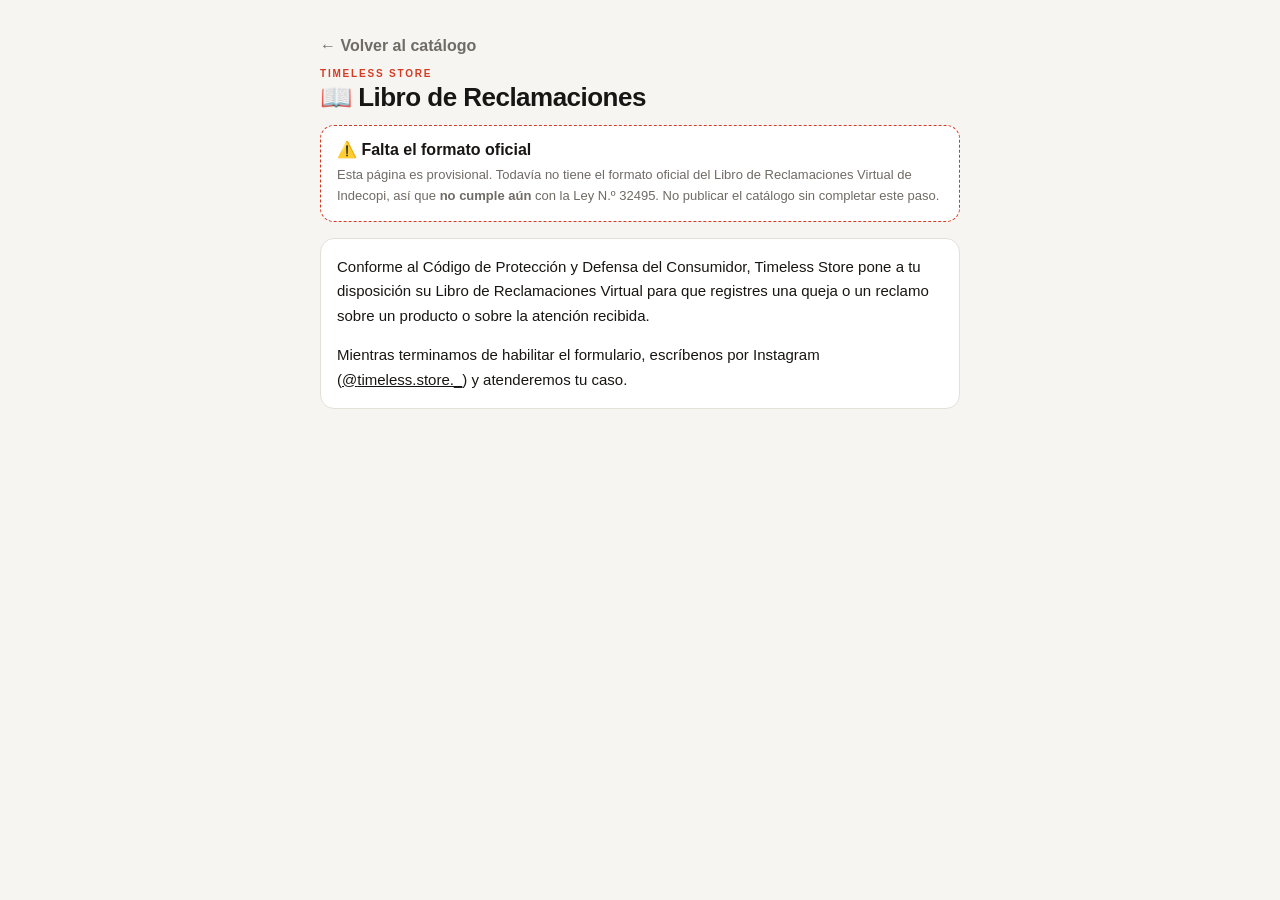
==== reclamaciones.html @ 542501c1 "Envíos con cotizador por distrito, materiales, variantes Spider e Iced, orden nuevo, franja de campa" ====
<!DOCTYPE html>
<html lang="es">
<head>
<meta charset="UTF-8">
<meta name="viewport" content="width=device-width, initial-scale=1.0, viewport-fit=cover">
<!-- TODO: quitar esta línea el día que el catálogo se anuncie al público. Mientras está en pruebas, le pide a Google que no lo muestre en las búsquedas. -->
<meta name="robots" content="noindex, nofollow">
<title>Libro de Reclamaciones — Timeless Store</title>
<meta name="theme-color" content="#141414" media="(prefers-color-scheme: dark)">
<meta name="theme-color" content="#f7f5f1" media="(prefers-color-scheme: light)">
<link rel="apple-touch-icon" href="apple-touch-icon.png">
<link rel="icon" type="image/png" href="favicon.png">
<link rel="stylesheet" href="style.css">
</head>
<body>

<div class="wrap">
  <div class="pagina">
    <a class="volver" href="./">← Volver al catálogo</a>
    <div class="eyebrow">Timeless Store</div>
    <h1>📖 Libro de Reclamaciones</h1>

    <!-- TODO(Alberto): PÁGINA PROVISIONAL. Falta el formato oficial de Indecopi
         ("Tu Libro de Reclamaciones": https://consumidor.gob.pe/libro-de-reclamaciones/).
         Cuando lo tengas, aquí va el enlace o el formulario oficial y se borra el aviso. -->
    <div class="setup-card" style="margin:0 0 16px">
      <div class="setup-title">⚠️ Falta el formato oficial</div>
      <div class="setup-body">
        Esta página es provisional. Todavía no tiene el formato oficial del Libro de
        Reclamaciones Virtual de Indecopi, así que <b>no cumple aún</b> con la Ley N.º 32495.
        No publicar el catálogo sin completar este paso.
      </div>
    </div>

    <div class="card">
      <p>Conforme al Código de Protección y Defensa del Consumidor, Timeless Store pone a tu
      disposición su Libro de Reclamaciones Virtual para que registres una queja o un reclamo
      sobre un producto o sobre la atención recibida.</p>
      <p style="margin:0">Mientras terminamos de habilitar el formulario, escríbenos por Instagram
      (<a id="igLink" href="#" target="_blank" rel="noopener">@<span id="igUser"></span></a>)
      y atenderemos tu caso.</p>
    </div>
  </div>
</div>

<script src="config.js"></script>
<script>
  // El usuario de Instagram sale de config.js: es el único lugar donde se escribe.
  (function () {
    var u = (typeof CATALOGO_CONFIG !== 'undefined' && CATALOGO_CONFIG.INSTAGRAM_USUARIO) || '';
    document.getElementById('igUser').textContent = u;
    document.getElementById('igLink').href = 'https://www.instagram.com/' + encodeURIComponent(u) + '/';
  })();
</script>
</body>
</html>
---- style.css ----
/* Misma paleta que el dashboard (tema "Negro"). */
:root{
  --bg:#141414;
  --card:#1c1c1c;
  --line:#2c2c2c;
  --bone:#f2f0ea;
  --muted:#8a8680;
  --accent:#e8442c;
  --accent-dim:#5c2016;
  --chip:#111111;
  --ok:#4ade80;
  --bad:#fb7185;
  --warn:#facc15;
  --sombra:rgba(0,0,0,.6);
  color-scheme:dark;
}
/* Tema claro: el "Blanco" del dashboard. Aquí no hay selector de color porque
   la página es para clientes: sigue lo que tenga puesto su celular. */
@media (prefers-color-scheme: light){
  :root{
    --bg:#f7f5f1;
    --card:#ffffff;
    --line:#e3e0d8;
    --bone:#181614;
    --muted:#6f6b65;
    --accent:#d63a23;
    --accent-dim:#fbdad4;
    --chip:#efece6;
    --ok:#15803d;
    --bad:#be123c;
    --warn:#a16207;
    --sombra:rgba(0,0,0,.35);
    color-scheme:light;
  }
}
*{box-sizing:border-box;}
html{
  /* Evita que Safari/iOS agrande el texto por su cuenta. */
  -webkit-text-size-adjust:100%;
  text-size-adjust:100%;
  scroll-behavior:smooth;
}
body{
  margin:0;
  background:var(--bg);
  color:var(--bone);
  font-family:-apple-system,BlinkMacSystemFont,"Segoe UI",Roboto,sans-serif;
  min-height:100vh;
}
/* Con una ficha o el carrito abiertos, el fondo no debe moverse al deslizar. */
body.sin-scroll{overflow:hidden;}
a{color:inherit;}
button{font-family:inherit;}
.mono{font-family:"SFMono-Regular",Consolas,"Liberation Mono",Menlo,monospace;}
.wrap{
  max-width:1080px;
  margin:0 auto;
  padding:0 16px calc(env(safe-area-inset-bottom, 0px) + 30px);
}

/* ---------- Cabecera fija: marca, carrito y atajos de categoría ---------- */
.top{
  position:sticky;
  top:0;
  z-index:20;
  background:var(--bg);
  border-bottom:1px dashed var(--line);
  padding-top:env(safe-area-inset-top, 0px);
}
.top-in{
  max-width:1080px;
  margin:0 auto;
  padding:14px 16px 10px;
  display:flex;
  justify-content:space-between;
  align-items:center;
  gap:12px;
}
.marca{text-decoration:none;min-width:0;}
.eyebrow{
  font-size:10px;
  letter-spacing:.18em;
  text-transform:uppercase;
  color:var(--accent);
  font-weight:700;
  margin-bottom:3px;
}
.marca-nombre{
  font-size:22px;
  font-weight:800;
  letter-spacing:-0.02em;
}
.carrito-btn{
  flex-shrink:0;
  display:flex;
  align-items:center;
  gap:8px;
  /* 44px: tamaño mínimo cómodo para tocar con el dedo. */
  min-height:44px;
  padding:0 14px;
  background:var(--chip);
  border:1px solid var(--line);
  border-radius:12px;
  font-size:14px;
  font-weight:700;
  text-decoration:none;
}
.carrito-num{
  min-width:24px;
  padding:2px 6px;
  border-radius:999px;
  background:var(--line);
  color:var(--muted);
  font-size:12px;
  text-align:center;
}
.carrito-num.con{background:var(--accent);color:#fff;}
.cats{
  max-width:1080px;
  margin:0 auto;
  padding:0 16px 10px;
  display:flex;
  gap:8px;
  overflow-x:auto;
  scrollbar-width:none;
}
.cats::-webkit-scrollbar{display:none;}
.cats:empty{display:none;}
.cats a{
  flex-shrink:0;
  padding:8px 14px;
  border:1px solid var(--line);
  border-radius:999px;
  background:var(--card);
  font-size:13px;
  font-weight:600;
  text-decoration:none;
  color:var(--muted);
}
.cats a:hover,.cats a:active{color:var(--bone);border-color:var(--muted);}

/* ---------- Aviso de modo prueba ---------- */
.setup-card{
  margin-top:16px;
  background:var(--card);
  border:1px dashed var(--accent);
  border-radius:14px;
  padding:14px 16px;
}
.setup-title{font-weight:800;margin-bottom:6px;}
.setup-body{font-size:13px;color:var(--muted);line-height:1.6;}
.setup-body ul{margin:0;padding-left:18px;}

.estado{
  padding:60px 0;
  text-align:center;
  color:var(--muted);
  font-size:14px;
  line-height:1.6;
}

/* ---------- Grilla por categoría ---------- */
.cat{
  padding-top:26px;
  /* Para que al saltar a una categoría el título no quede tapado por la cabecera fija. */
  scroll-margin-top:118px;
}
.cat-titulo{
  display:flex;
  align-items:baseline;
  gap:10px;
  margin:0 0 12px;
  font-size:20px;
  font-weight:800;
  letter-spacing:-0.01em;
}
.cat-cuenta{font-size:12px;color:var(--muted);font-weight:600;}
.grilla{
  display:grid;
  /* Celular primero: 2 columnas. Se abre a 3 y 4 en pantallas más anchas. */
  grid-template-columns:repeat(2, minmax(0, 1fr));
  gap:12px;
}
@media (min-width:640px){ .grilla{grid-template-columns:repeat(3, minmax(0, 1fr));gap:16px;} }
@media (min-width:920px){ .grilla{grid-template-columns:repeat(4, minmax(0, 1fr));} }

.prod{
  display:flex;
  flex-direction:column;
  background:var(--card);
  border:1px solid var(--line);
  border-radius:14px;
  overflow:hidden;
  text-decoration:none;
}
.prod:hover{border-color:var(--muted);}
.prod:focus-visible,.cats a:focus-visible,.carrito-btn:focus-visible,.btn:focus-visible,.sheet-close:focus-visible{
  outline:2px solid var(--accent);
  outline-offset:2px;
}
.prod-foto{
  position:relative;
  aspect-ratio:1/1;
  background:var(--chip);
}
.prod-foto img{
  width:100%;
  height:100%;
  object-fit:cover;
  display:block;
}
.prod.agotado .prod-foto img{opacity:.45;filter:grayscale(1);}
.tags{
  position:absolute;
  top:8px;
  left:8px;
  right:8px;
  display:flex;
  flex-wrap:wrap;
  gap:4px;
}
.tag-nuevo{background:var(--bone);color:var(--bg);}
.envio-gratis{
  font-size:11px;
  font-weight:800;
  letter-spacing:.06em;
  text-transform:uppercase;
  color:var(--ok);
}
.envio-gratis-caja{
  margin-top:8px;
  padding:10px 12px;
  border:1px solid var(--ok);
  border-radius:10px;
  font-size:12px;
}
.tag{
  padding:4px 8px;
  border-radius:6px;
  font-size:10px;
  font-weight:800;
  letter-spacing:.1em;
  text-transform:uppercase;
}
.tag-oferta{background:var(--accent);color:#fff;}
.tag-agotado{background:#111;color:#f2f0ea;border:1px solid #555;}
.prod-info{padding:10px 12px 12px;display:flex;flex-direction:column;gap:4px;flex:1;}
.prod-nombre{font-size:14px;font-weight:700;line-height:1.3;}
.prod.agotado .prod-nombre{color:var(--muted);}
.precios{display:flex;align-items:baseline;gap:8px;flex-wrap:wrap;}
.precio{font-size:15px;font-weight:800;}
.precio-antes{font-size:13px;color:var(--muted);text-decoration:line-through;}
.precio-oferta{font-size:15px;font-weight:800;color:var(--accent);}
.cuenta{font-size:11px;color:var(--muted);}
.cuenta b{color:var(--bone);font-weight:700;}
.agotado-txt{font-size:12px;color:var(--muted);font-weight:700;text-transform:uppercase;letter-spacing:.08em;}

.frase-talla{
  margin:14px 0 0;
  padding:12px 14px;
  border:1px dashed var(--line);
  border-radius:12px;
  font-size:13px;
  color:var(--muted);
  line-height:1.5;
  text-align:center;
}

/* ---------- Inicio (hero) ---------- */
.hero{
  margin-top:18px;
  padding:26px 20px 22px;
  border:1px solid var(--line);
  border-radius:20px;
  /* Un resplandor del color de acento sobre el fondo, sin imágenes pesadas. */
  background:
    radial-gradient(120% 140% at 0% 0%, var(--accent-dim) 0%, transparent 55%),
    var(--card);
}
.hero-eyebrow{
  font-size:11px;
  letter-spacing:.18em;
  text-transform:uppercase;
  color:var(--accent);
  font-weight:800;
}
.hero h1{
  margin:10px 0 8px;
  font-size:clamp(28px, 7vw, 44px);
  line-height:1.08;
  font-weight:800;
  letter-spacing:-0.025em;
  max-width:16em;
}
.hero p{margin:0;font-size:15px;line-height:1.6;color:var(--muted);max-width:34em;}
.hero-cta{display:flex;flex-wrap:wrap;gap:10px;margin-top:18px;}
.hero-cta .btn{width:auto;flex:1 1 150px;margin-top:0;}
@media (min-width:640px){ .hero-cta .btn{flex:0 0 auto;min-width:180px;} }
.hero-chips{
  list-style:none;
  margin:18px 0 0;
  padding:0;
  display:flex;
  flex-wrap:wrap;
  gap:8px;
}
.hero-chips li{
  padding:7px 12px;
  border:1px solid var(--line);
  border-radius:999px;
  background:var(--bg);
  font-size:12px;
  font-weight:600;
  color:var(--muted);
}

/* ---------- Más vendidos, líneas y variantes ---------- */
.fila{
  display:flex;
  gap:12px;
  overflow-x:auto;
  scroll-snap-type:x proximity;
  padding-bottom:8px;
  scrollbar-width:thin;
}
.fila .prod{flex:0 0 160px;scroll-snap-align:start;}
@media (min-width:640px){ .fila .prod{flex-basis:200px;} }
.sub-titulo{
  margin:20px 0 4px;
  font-size:12px;
  letter-spacing:.14em;
  text-transform:uppercase;
  color:var(--accent);
  font-weight:800;
}
.sub-desc{margin:0 0 12px;font-size:13px;line-height:1.5;color:var(--muted);}
.variantes-txt{font-size:12px;color:var(--muted);}
.variantes{margin-top:12px;}
.variantes-titulo{
  font-size:10px;
  text-transform:uppercase;
  letter-spacing:.12em;
  color:var(--muted);
  font-weight:700;
  margin-bottom:8px;
}
.chips{display:flex;flex-wrap:wrap;gap:8px;}
.chip{
  min-height:44px;
  padding:0 16px;
  border-radius:999px;
  border:1px solid var(--line);
  background:var(--card);
  color:var(--bone);
  font-size:14px;
  font-weight:700;
  cursor:pointer;
}
.chip.activo{border-color:var(--accent);box-shadow:0 0 0 1px var(--accent);}
.chip.agotado{color:var(--muted);}
.chip:focus-visible,.opcion:focus-within{outline:2px solid var(--accent);outline-offset:2px;}
.promo-caja{
  margin-top:12px;
  padding:10px 12px;
  border:1px dashed var(--accent);
  border-radius:10px;
  font-size:13px;
  line-height:1.6;
}
.galeria-pista video{
  flex:0 0 100%;
  width:100%;
  aspect-ratio:1/1;
  object-fit:contain;
  background:#000;
  scroll-snap-align:center;
  display:block;
}

/* ---------- Carrito: promos y envío ---------- */
.fila-total{display:flex;justify-content:space-between;padding-top:8px;font-size:14px;}
.promo-linea{
  display:flex;
  justify-content:space-between;
  gap:12px;
  padding-top:6px;
  font-size:13px;
  font-weight:700;
  color:var(--ok);
}
.envio-bloque{margin-top:18px;}
.opcion{
  display:flex;
  gap:12px;
  align-items:flex-start;
  margin-top:8px;
  padding:12px;
  border:1px solid var(--line);
  border-radius:12px;
  background:var(--card);
  cursor:pointer;
}
.opcion.sel{border-color:var(--accent);}
.opcion input{margin:3px 0 0;accent-color:var(--accent);width:18px;height:18px;flex-shrink:0;}
.opcion-cuerpo{display:flex;flex-direction:column;gap:4px;flex:1;min-width:0;}
.opcion-fila{display:flex;justify-content:space-between;gap:12px;}
.opcion-nombre{font-size:14px;font-weight:700;}
.opcion-precio{font-size:13px;font-weight:800;text-align:right;max-width:55%;}
.opcion-nota{font-size:12px;line-height:1.5;color:var(--muted);}
.resumen-total{margin-top:6px;border-top:1px dashed var(--line);}

/* ---------- Envíos y pagos ---------- */
.envios{display:grid;grid-template-columns:1fr;gap:12px;align-items:start;}
@media (min-width:760px){ .envios{grid-template-columns:repeat(2, minmax(0, 1fr));} }
.envio-card{
  background:var(--card);
  border:1px solid var(--line);
  border-radius:14px;
  padding:14px 16px;
}
.envio-titulo{font-size:15px;font-weight:800;}
.envio-pago{
  margin-top:4px;
  font-size:11px;
  font-weight:800;
  letter-spacing:.06em;
  text-transform:uppercase;
  color:var(--accent);
}
.envio-card p{margin:8px 0 0;font-size:13px;line-height:1.55;color:var(--muted);}
.aviso-titulo{margin:16px 0 -4px;font-size:14px;font-weight:700;text-align:center;}
.envio-card .campo{margin-top:12px;}
.envios-notas{margin:14px 0 0;padding-left:18px;font-size:13px;line-height:1.6;color:var(--muted);}
.hero-chips a{color:inherit;text-decoration:none;}
.hero-chips li:has(a){border-color:var(--muted);color:var(--bone);}
.hero-chips li:has(a):hover{border-color:var(--accent);}

/* ---------- Etiquetas: Línea Premium, acero, colección ---------- */
.etqs{position:relative;display:flex;flex-wrap:wrap;gap:4px;margin-bottom:2px;}
.sheet .etqs{margin:-4px 0 10px;}
.etq{
  font-size:9.5px;
  font-weight:800;
  letter-spacing:.08em;
  text-transform:uppercase;
  color:var(--muted);
  border:1px solid var(--line);
  border-radius:6px;
  padding:2px 6px;
}
.etq-linea{color:var(--accent);border-color:var(--accent);}
.etq-col{color:var(--bone);}
/* La descripción de la línea aparece al pasar el cursor (en PC). */
.etq[data-tip]:hover::after{
  content:attr(data-tip);
  position:absolute;
  left:0;
  bottom:calc(100% + 6px);
  right:0;max-width:260px;
  padding:8px 10px;
  border-radius:8px;
  background:var(--bone);
  color:var(--bg);
  font-size:12px;
  font-weight:600;
  letter-spacing:0;
  text-transform:none;
  line-height:1.4;
  z-index:5;
  box-shadow:0 6px 20px var(--sombra);
}
.linea-desc{margin:0 0 4px;font-size:13px;line-height:1.5;color:var(--muted);}
.linea-desc b{color:var(--accent);}

/* ---------- Botón "?" con explicación ---------- */
.info{position:relative;display:inline-block;vertical-align:middle;}
.info-btn{
  width:20px;height:20px;
  border-radius:50%;
  border:1px solid var(--muted);
  background:transparent;
  color:var(--bone);
  font-size:11px;
  font-weight:800;
  line-height:1;
  padding:0;
  cursor:pointer;
  margin-left:4px;
}
.info-pop{
  display:none;
  position:absolute;
  left:-10px;
  top:calc(100% + 6px);
  width:min(290px, 80vw);
  padding:10px 12px;
  border-radius:10px;
  background:var(--card);
  border:1px solid var(--muted);
  color:var(--bone);
  font-size:12.5px;
  font-weight:500;
  letter-spacing:0;
  text-transform:none;
  line-height:1.5;
  z-index:10;
  box-shadow:0 8px 24px var(--sombra);
}
.info-pop p{margin:6px 0 0;}
.info-pop img{display:block;width:100%;border-radius:8px;margin:8px 0;}
.info:hover .info-pop,.info.abierto .info-pop{display:block;}
.guia-talla{
  margin-top:14px;
  padding:12px 14px;
  border:1px dashed var(--line);
  border-radius:12px;
  font-size:13px;
  line-height:1.55;
  color:var(--muted);
}
.guia-titulo{font-weight:800;color:var(--bone);}
.guia-talla p{margin:6px 0 0;}

/* ---------- Carrito: detalle del envío ---------- */
.envio-detalle{
  margin:-2px 0 4px;
  padding:12px;
  border:1px solid var(--accent);
  border-top:0;
  border-radius:0 0 12px 12px;
  background:var(--chip);
}
.opcion.sel:has(+ .envio-detalle){border-radius:12px 12px 0 0;}
.campo{display:flex;flex-direction:column;gap:5px;margin-top:10px;font-size:12px;font-weight:700;color:var(--muted);}
.campo:first-child{margin-top:0;}
.campo input{
  min-height:44px;
  padding:0 12px;
  border-radius:10px;
  border:1px solid var(--line);
  background:var(--card);
  color:var(--bone);
  font-size:16px;   /* 16px: así el iPhone no hace zoom al escribir */
  font-family:inherit;
  width:100%;
}
.campo input:focus{outline:2px solid var(--accent);outline-offset:1px;}
.datos-form{margin-top:14px;}
label.chip{display:inline-flex;align-items:center;}
label.chip input{position:absolute;opacity:0;pointer-events:none;}
label.chip:focus-within{outline:2px solid var(--accent);outline-offset:2px;}
.envio-detalle .chips{margin-top:2px;}
.envio-detalle .chip{min-height:40px;font-size:13px;padding:0 14px;}
.cotiz{
  margin-top:10px;
  padding:10px 12px;
  border-radius:10px;
  background:var(--card);
  border:1px solid var(--line);
  font-size:13px;
}
.cotiz-fila{display:flex;justify-content:space-between;gap:10px;}
.cotiz-fila b{text-align:right;}
.cotiz-nota{margin-top:4px;font-size:12px;line-height:1.5;color:var(--muted);}
.cotiz-ok{color:var(--ok);}
.cotiz-no{color:var(--warn);border-color:var(--warn);line-height:1.5;}
.recomendado{
  margin-top:10px;
  padding:10px 12px;
  border-radius:10px;
  border:1px dashed var(--ok);
  font-size:12.5px;
  line-height:1.5;
  display:flex;
  flex-direction:column;
  gap:2px;
}
.recomendado b{color:var(--ok);}
.recomendado .btn-link{align-self:flex-start;margin:4px 0 0;padding:0;min-height:32px;color:var(--bone);}
.yape{
  margin-top:14px;
  padding:12px;
  border-radius:12px;
  background:#742284;
  color:#fff;
  font-size:13px;
  line-height:1.5;
}
.yape-monto{font-size:17px;font-weight:800;}
.yape .nota-chica{color:rgba(255,255,255,.8);}

/* ---------- Franja animada de campañas ---------- */
.franja{
  overflow:hidden;
  background:var(--accent);
  color:#fff;
  font-size:13px;
  font-weight:800;
  letter-spacing:.08em;
  text-transform:uppercase;
  white-space:nowrap;
  padding:8px 0;
}
.franja-pista{display:flex;width:max-content;animation:franja 35s linear infinite;}
.franja-mitad{display:flex;}
.franja-mitad span{padding:0 14px;}
.franja-sep{opacity:.7;}
/* Se mueve hacia la derecha. */
@keyframes franja{from{transform:translateX(-50%);}to{transform:translateX(0);}}
@media (prefers-reduced-motion: reduce){ .franja-pista{animation:none;} }

/* ---------- Pie ---------- */
.pie{
  margin-top:40px;
  padding-top:20px;
  border-top:1px dashed var(--line);
  font-size:13px;
  color:var(--muted);
  line-height:1.6;
  text-align:center;
}
.pie-links{
  margin:14px 0;
  display:flex;
  justify-content:center;
  flex-wrap:wrap;
  gap:10px;
}
.pie-links a{
  display:inline-flex;
  align-items:center;
  min-height:44px;
  padding:0 16px;
  border:1px solid var(--line);
  border-radius:12px;
  background:var(--card);
  color:var(--bone);
  font-weight:700;
  text-decoration:none;
}
.pie-copy{font-size:11px;}

/* ---------- Hojas (ficha y carrito) ---------- */
.overlay{
  position:fixed;
  inset:0;
  z-index:50;
  background:var(--sombra);
  display:flex;
  /* En celular la hoja sube desde abajo; en escritorio queda centrada. */
  align-items:flex-end;
  justify-content:center;
}
.overlay[hidden]{display:none;}
.sheet{
  position:relative;
  width:100%;
  max-width:560px;
  max-height:92vh;
  max-height:92dvh;
  overflow-y:auto;
  overscroll-behavior:contain;
  background:var(--bg);
  border:1px solid var(--line);
  border-bottom:none;
  border-radius:18px 18px 0 0;
  padding-bottom:calc(env(safe-area-inset-bottom, 0px) + 18px);
}
@media (min-width:640px){
  .overlay{align-items:center;padding:24px;}
  .sheet{border-bottom:1px solid var(--line);border-radius:18px;}
}
.sheet-close{
  position:sticky;
  top:10px;
  float:right;
  margin:10px 10px -54px 0;
  z-index:3;
  width:44px;
  height:44px;
  border-radius:50%;
  border:1px solid var(--line);
  background:var(--chip);
  color:var(--bone);
  font-size:16px;
  cursor:pointer;
}
.sheet-pad{padding:16px 18px 0;}
.sheet h2{margin:0 0 12px;min-height:38px;display:flex;align-items:center;font-size:22px;font-weight:800;letter-spacing:-0.01em;padding-right:50px;}

/* Galería de fotos: se desliza con el dedo; en escritorio hay flechas. */
.galeria{position:relative;background:var(--chip);border-radius:17px 17px 0 0;overflow:hidden;}
.galeria-pista{
  display:flex;
  overflow-x:auto;
  scroll-snap-type:x mandatory;
  scrollbar-width:none;
}
.galeria-pista::-webkit-scrollbar{display:none;}
.galeria-pista img{
  flex:0 0 100%;
  width:100%;
  aspect-ratio:1/1;
  object-fit:cover;
  scroll-snap-align:center;
  display:block;
}
.galeria-nav{
  position:absolute;
  top:50%;
  transform:translateY(-50%);
  width:40px;
  height:40px;
  border-radius:50%;
  border:none;
  background:rgba(0,0,0,.55);
  color:#fff;
  font-size:20px;
  cursor:pointer;
}
.galeria-prev{left:10px;}
.galeria-next{right:10px;}
.galeria-cuenta{
  position:absolute;
  bottom:10px;
  right:10px;
  padding:3px 9px;
  border-radius:999px;
  background:rgba(0,0,0,.6);
  color:#fff;
  font-size:11px;
}
.ficha-precios .precio,.ficha-precios .precio-oferta{font-size:24px;}
.ficha-precios .precio-antes{font-size:16px;}
.ficha-cuenta{
  margin-top:8px;
  display:inline-block;
  padding:6px 10px;
  border-radius:8px;
  background:var(--accent-dim);
  color:var(--bone);
  font-size:12px;
  font-weight:600;
}
.ficha-cuenta.cuenta b{color:inherit;}
.datos{margin:16px 0 0;border-top:1px dashed var(--line);}
.dato{padding:11px 0;border-bottom:1px dashed var(--line);}
.dato dt{
  font-size:10px;
  text-transform:uppercase;
  letter-spacing:.12em;
  color:var(--muted);
  font-weight:700;
  margin-bottom:3px;
}
.dato dd{margin:0;font-size:14px;line-height:1.5;}

.btn{
  display:flex;
  align-items:center;
  justify-content:center;
  gap:8px;
  width:100%;
  min-height:50px;
  margin-top:14px;
  padding:0 16px;
  border-radius:12px;
  border:1px solid var(--line);
  background:var(--card);
  color:var(--bone);
  font-size:15px;
  font-weight:800;
  text-decoration:none;
  cursor:pointer;
}
.btn-primario{background:var(--accent);border-color:var(--accent);color:#fff;}
.btn-wa{background:#128c4a;border-color:#128c4a;color:#fff;}
.btn[disabled]{background:var(--chip);border-color:var(--line);color:var(--muted);cursor:not-allowed;}
.btn-link{
  background:none;
  border:none;
  color:var(--muted);
  font-size:13px;
  font-weight:600;
  text-decoration:underline;
  cursor:pointer;
  padding:10px 0;
  min-height:44px;
}
.en-carrito{margin-top:10px;font-size:13px;color:var(--muted);text-align:center;}
.en-carrito a{color:var(--bone);font-weight:700;}

/* ---------- Carrito ---------- */
.linea{
  display:grid;
  grid-template-columns:56px 1fr auto;
  gap:12px;
  align-items:center;
  padding:12px 0;
  border-bottom:1px dashed var(--line);
}
.linea img{width:56px;height:56px;border-radius:10px;object-fit:cover;background:var(--chip);display:block;}
.linea-nombre{font-size:14px;font-weight:700;line-height:1.3;}
.linea-sub{font-size:12px;color:var(--muted);margin-top:2px;}
.linea.fuera .linea-nombre{color:var(--muted);text-decoration:line-through;}
.linea.fuera img{opacity:.4;filter:grayscale(1);}
.linea-der{text-align:right;}
.linea-total{font-size:14px;font-weight:800;margin-bottom:6px;}
.cant{display:inline-flex;align-items:center;border:1px solid var(--line);border-radius:10px;overflow:hidden;}
.cant button{
  width:36px;
  height:36px;
  border:none;
  background:var(--chip);
  color:var(--bone);
  font-size:18px;
  cursor:pointer;
}
.cant span{min-width:28px;text-align:center;font-size:14px;font-weight:700;}
.total{
  display:flex;
  justify-content:space-between;
  align-items:baseline;
  padding:16px 0 4px;
  font-size:15px;
  font-weight:700;
}
.total b{font-size:24px;font-weight:800;}
.nota-chica{font-size:12px;color:var(--muted);line-height:1.5;margin:6px 0 0;}
.pregunta{font-size:18px;font-weight:800;margin:6px 0 4px;line-height:1.3;}
.pedido-texto{
  margin:12px 0 0;
  padding:12px;
  background:var(--chip);
  border:1px solid var(--line);
  border-radius:10px;
  font-size:12px;
  line-height:1.5;
  white-space:pre-wrap;
  word-break:break-word;
  color:var(--bone);
  width:100%;
  min-height:150px;
  resize:vertical;
}
.copiado{
  padding:12px 14px;
  border-radius:12px;
  border:1px solid var(--ok);
  color:var(--ok);
  font-weight:700;
  font-size:14px;
}
.copiado.fallo{border-color:var(--warn);color:var(--warn);}
.pasos{margin:12px 0 0;padding-left:20px;font-size:14px;line-height:1.7;}

/* ---------- Avisito flotante ---------- */
.toast{
  position:fixed;
  left:50%;
  bottom:calc(env(safe-area-inset-bottom, 0px) + 20px);
  transform:translate(-50%, 20px);
  z-index:80;
  max-width:calc(100vw - 32px);
  padding:11px 16px;
  border-radius:12px;
  background:var(--bone);
  color:var(--bg);
  font-size:14px;
  font-weight:700;
  opacity:0;
  pointer-events:none;
  transition:opacity .2s ease, transform .2s ease;
}
.toast.ver{opacity:1;transform:translate(-50%, 0);}

/* ---------- Página del Libro de Reclamaciones ---------- */
.pagina{max-width:640px;margin:0 auto;padding:24px 0;}
.pagina h1{font-size:26px;font-weight:800;letter-spacing:-0.02em;margin:0 0 12px;}
.pagina p{font-size:15px;line-height:1.65;margin:0 0 14px;}
.pagina .card{
  background:var(--card);
  border:1px solid var(--line);
  border-radius:14px;
  padding:16px;
  margin:0 0 16px;
}
.volver{display:inline-flex;align-items:center;min-height:44px;font-weight:700;text-decoration:none;color:var(--muted);}

@media (prefers-reduced-motion: reduce){
  html{scroll-behavior:auto;}
  .toast{transition:none;}
}
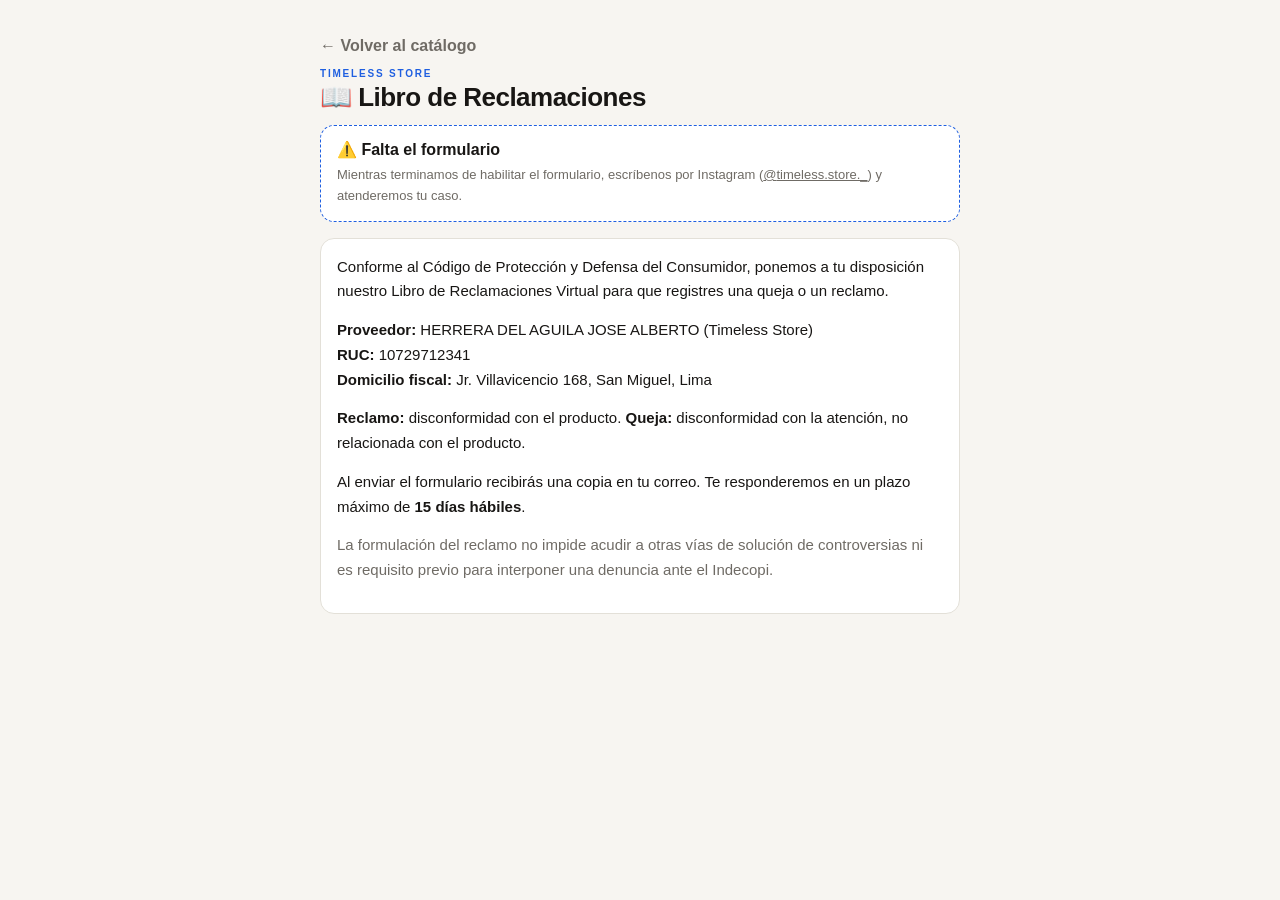
==== commit f7ad7630: "Promos con combos para elegir, Olva, preguntas frecuentes, tema azul, logo, pantalla de carga y Libr" ====
--- a/reclamaciones.html
+++ b/reclamaciones.html
@@ -20,36 +20,46 @@
     <div class="eyebrow">Timeless Store</div>
     <h1>📖 Libro de Reclamaciones</h1>
 
-    <!-- TODO(Alberto): PÁGINA PROVISIONAL. Falta el formato oficial de Indecopi
-         ("Tu Libro de Reclamaciones": https://consumidor.gob.pe/libro-de-reclamaciones/).
-         Cuando lo tengas, aquí va el enlace o el formulario oficial y se borra el aviso. -->
-    <div class="setup-card" style="margin:0 0 16px">
-      <div class="setup-title">⚠️ Falta el formato oficial</div>
+    <!-- El formulario es un Google Forms de Alberto (aparte de todo lo del dashboard).
+         Su link va en config.js -> LIBRO_RECLAMACIONES_FORM. Mientras esté vacío,
+         se muestra el aviso de "falta el formulario". -->
+    <div class="setup-card" id="avisoForm" style="margin:0 0 16px">
+      <div class="setup-title">⚠️ Falta el formulario</div>
       <div class="setup-body">
-        Esta página es provisional. Todavía no tiene el formato oficial del Libro de
-        Reclamaciones Virtual de Indecopi, así que <b>no cumple aún</b> con la Ley N.º 32495.
-        No publicar el catálogo sin completar este paso.
+        Mientras terminamos de habilitar el formulario, escríbenos por Instagram
+        (<a id="igLink" href="#" target="_blank" rel="noopener">@<span id="igUser"></span></a>)
+        y atenderemos tu caso.
       </div>
     </div>
 
     <div class="card">
-      <p>Conforme al Código de Protección y Defensa del Consumidor, Timeless Store pone a tu
-      disposición su Libro de Reclamaciones Virtual para que registres una queja o un reclamo
-      sobre un producto o sobre la atención recibida.</p>
-      <p style="margin:0">Mientras terminamos de habilitar el formulario, escríbenos por Instagram
-      (<a id="igLink" href="#" target="_blank" rel="noopener">@<span id="igUser"></span></a>)
-      y atenderemos tu caso.</p>
+      <p>Conforme al Código de Protección y Defensa del Consumidor, ponemos a tu disposición
+      nuestro Libro de Reclamaciones Virtual para que registres una queja o un reclamo.</p>
+      <p><b>Proveedor:</b> HERRERA DEL AGUILA JOSE ALBERTO (Timeless Store)<br>
+      <b>RUC:</b> 10729712341<br>
+      <b>Domicilio fiscal:</b> Jr. Villavicencio 168, San Miguel, Lima</p>
+      <p><b>Reclamo:</b> disconformidad con el producto. <b>Queja:</b> disconformidad con la atención, no relacionada con el producto.</p>
+      <p>Al enviar el formulario recibirás una copia en tu correo. Te responderemos en un plazo máximo de <b>15 días hábiles</b>.</p>
+      <a class="btn btn-primario" id="formLink" href="#" target="_blank" rel="noopener" hidden>Llenar la hoja de reclamación</a>
+      <p class="nota-chica" style="margin-top:12px">La formulación del reclamo no impide acudir a otras vías de solución de controversias ni es requisito previo para interponer una denuncia ante el Indecopi.</p>
     </div>
   </div>
 </div>
 
 <script src="config.js"></script>
 <script>
-  // El usuario de Instagram sale de config.js: es el único lugar donde se escribe.
+  // Instagram y el link del formulario salen de config.js.
   (function () {
-    var u = (typeof CATALOGO_CONFIG !== 'undefined' && CATALOGO_CONFIG.INSTAGRAM_USUARIO) || '';
+    var c = (typeof CATALOGO_CONFIG !== 'undefined') ? CATALOGO_CONFIG : {};
+    var u = c.INSTAGRAM_USUARIO || '';
     document.getElementById('igUser').textContent = u;
     document.getElementById('igLink').href = 'https://www.instagram.com/' + encodeURIComponent(u) + '/';
+    if (c.LIBRO_RECLAMACIONES_FORM) {
+      var a = document.getElementById('formLink');
+      a.href = c.LIBRO_RECLAMACIONES_FORM;
+      a.hidden = false;
+      document.getElementById('avisoForm').hidden = true;
+    }
   })();
 </script>
 </body>
--- a/style.css
+++ b/style.css
@@ -1,12 +1,12 @@
-/* Misma paleta que el dashboard (tema "Negro"). */
+/* Paleta: negro de la marca con acento azul (pedido de Alberto, 18-oct-2026). */
 :root{
   --bg:#141414;
   --card:#1c1c1c;
   --line:#2c2c2c;
   --bone:#f2f0ea;
   --muted:#8a8680;
-  --accent:#e8442c;
-  --accent-dim:#5c2016;
+  --accent:#3d7bff;
+  --accent-dim:#102552;
   --chip:#111111;
   --ok:#4ade80;
   --bad:#fb7185;
@@ -23,8 +23,8 @@
     --line:#e3e0d8;
     --bone:#181614;
     --muted:#6f6b65;
-    --accent:#d63a23;
-    --accent-dim:#fbdad4;
+    --accent:#1f5fe0;
+    --accent-dim:#dbe6ff;
     --chip:#efece6;
     --ok:#15803d;
     --bad:#be123c;
@@ -34,6 +34,8 @@
   }
 }
 *{box-sizing:border-box;}
+/* "hidden" siempre oculta, aunque la clase diga otra cosa (ej. un .btn). */
+[hidden]{display:none !important;}
 html{
   /* Evita que Safari/iOS agrande el texto por su cuenta. */
   -webkit-text-size-adjust:100%;
@@ -201,6 +203,8 @@
 .prod-foto{
   position:relative;
   aspect-ratio:1/1;
+  overflow:hidden;
+  flex-shrink:0;
   background:var(--chip);
 }
 .prod-foto img{
@@ -208,6 +212,8 @@
   height:100%;
   object-fit:cover;
   display:block;
+  position:absolute;
+  inset:0;
 }
 .prod.agotado .prod-foto img{opacity:.45;filter:grayscale(1);}
 .tags{
@@ -244,6 +250,9 @@
 }
 .tag-oferta{background:var(--accent);color:#fff;}
 .tag-agotado{background:#111;color:#f2f0ea;border:1px solid #555;}
+.tag-restock{background:var(--warn);color:#111;}
+.tag-pocos{background:#111;color:var(--warn);border:1px solid var(--warn);}
+.pocos{margin-top:6px;font-size:12px;font-weight:800;letter-spacing:.06em;text-transform:uppercase;color:var(--warn);}
 .prod-info{padding:10px 12px 12px;display:flex;flex-direction:column;gap:4px;flex:1;}
 .prod-nombre{font-size:14px;font-weight:700;line-height:1.3;}
 .prod.agotado .prod-nombre{color:var(--muted);}
@@ -411,6 +420,7 @@
 
 /* ---------- Envíos y pagos ---------- */
 .envios{display:grid;grid-template-columns:1fr;gap:12px;align-items:start;}
+.envios-col{display:flex;flex-direction:column;gap:12px;}
 @media (min-width:760px){ .envios{grid-template-columns:repeat(2, minmax(0, 1fr));} }
 .envio-card{
   background:var(--card);
@@ -891,3 +901,101 @@
   html{scroll-behavior:auto;}
   .toast{transition:none;}
 }
+
+/* ---------- Promociones: combos que arma el cliente ---------- */
+.combos{display:grid;grid-template-columns:1fr;gap:14px;}
+@media (min-width:760px){ .combos{grid-template-columns:repeat(3, minmax(0, 1fr));} }
+.combo{
+  display:flex;
+  flex-direction:column;
+  background:var(--card);
+  border:1px solid var(--accent);
+  border-radius:16px;
+  overflow:hidden;
+}
+.combo-agotado{border-color:var(--line);}
+.combo-agotado .combo-foto img{opacity:.45;filter:grayscale(1);}
+.combo-foto{display:grid;grid-auto-flow:column;grid-auto-columns:1fr;gap:2px;aspect-ratio:2/1;background:var(--chip);overflow:hidden;}
+.combo-foto img{width:100%;height:100%;object-fit:cover;display:block;min-width:0;}
+.combo-cuerpo{padding:14px;display:flex;flex-direction:column;gap:6px;flex:1;}
+.combo-nombre{font-size:16px;font-weight:800;line-height:1.3;}
+.combo-precio{font-size:24px;}
+.combo-titulo{margin:8px 0 2px;}
+.combo .chip{min-height:38px;font-size:13px;padding:0 12px;}
+.combo .chip[disabled]{cursor:not-allowed;text-decoration:line-through;}
+.combo .btn{margin-top:auto;}
+.combo-cuerpo .btn{margin-top:12px;}
+.cats a.nav-promos{border-color:var(--accent);color:var(--bone);}
+
+/* Botón llamativo del inicio cuando hay promos */
+.hero-promo{
+  display:flex;
+  flex-direction:column;
+  gap:2px;
+  margin-top:16px;
+  padding:14px 16px;
+  border-radius:14px;
+  background:var(--accent);
+  color:#fff;
+  text-decoration:none;
+  box-shadow:0 8px 24px var(--accent-dim);
+  animation:latido 2.4s ease-in-out infinite;
+}
+.hero-promo-titulo{font-size:17px;font-weight:800;}
+.hero-promo-sub{font-size:13px;font-weight:600;opacity:.9;}
+@keyframes latido{0%,100%{transform:scale(1);}50%{transform:scale(1.015);}}
+@media (prefers-reduced-motion: reduce){ .hero-promo{animation:none;} }
+
+/* Aviso "!" del envío gratis */
+.cotiz-aviso{color:var(--warn);}
+.excl{
+  display:inline-flex;align-items:center;justify-content:center;
+  width:16px;height:16px;margin-right:4px;border-radius:50%;
+  background:var(--warn);color:#111;font-size:11px;font-weight:900;
+}
+.aviso-ig{text-align:center;margin-top:8px;}
+.datos-opc{margin:-2px 0 6px;}
+
+/* ---------- Preguntas frecuentes ---------- */
+.faq details{
+  border:1px solid var(--line);
+  border-radius:12px;
+  background:var(--card);
+  margin-top:8px;
+}
+.faq summary{
+  cursor:pointer;
+  list-style:none;
+  padding:14px 44px 14px 16px;
+  font-size:14px;
+  font-weight:700;
+  position:relative;
+}
+.faq summary::-webkit-details-marker{display:none;}
+.faq summary::after{content:"+";position:absolute;right:16px;top:50%;transform:translateY(-50%);font-size:20px;color:var(--accent);}
+.faq details[open] summary::after{content:"–";}
+.faq-resp{padding:0 16px 14px;font-size:13.5px;line-height:1.6;color:var(--muted);}
+.faq-resp p{margin:0 0 8px;}
+.faq-resp p:last-child{margin-bottom:0;}
+
+/* ---------- Logo en la cabecera ---------- */
+.marca-logo{display:block;height:46px;width:auto;margin-top:2px;}
+@media (min-width:640px){ .marca-logo{height:54px;} }
+/* El logo es blanco: en tema claro se invierte a negro. */
+@media (prefers-color-scheme: light){ .marca-logo{filter:invert(1);} }
+
+/* ---------- Pantalla de carga: negro puro con el logo ---------- */
+.carga{
+  position:fixed;
+  inset:0;
+  z-index:100;
+  background:#000;
+  display:flex;
+  align-items:center;
+  justify-content:center;
+  transition:opacity .45s ease, visibility .45s ease;
+}
+.carga img{width:min(62vw, 340px);height:auto;animation:carga-aparece .8s ease both;}
+.carga.fuera{opacity:0;visibility:hidden;}
+@keyframes carga-aparece{from{opacity:0;transform:scale(.96);}to{opacity:1;transform:none;}}
+@media (prefers-reduced-motion: reduce){ .carga, .carga img{transition:none;animation:none;} }
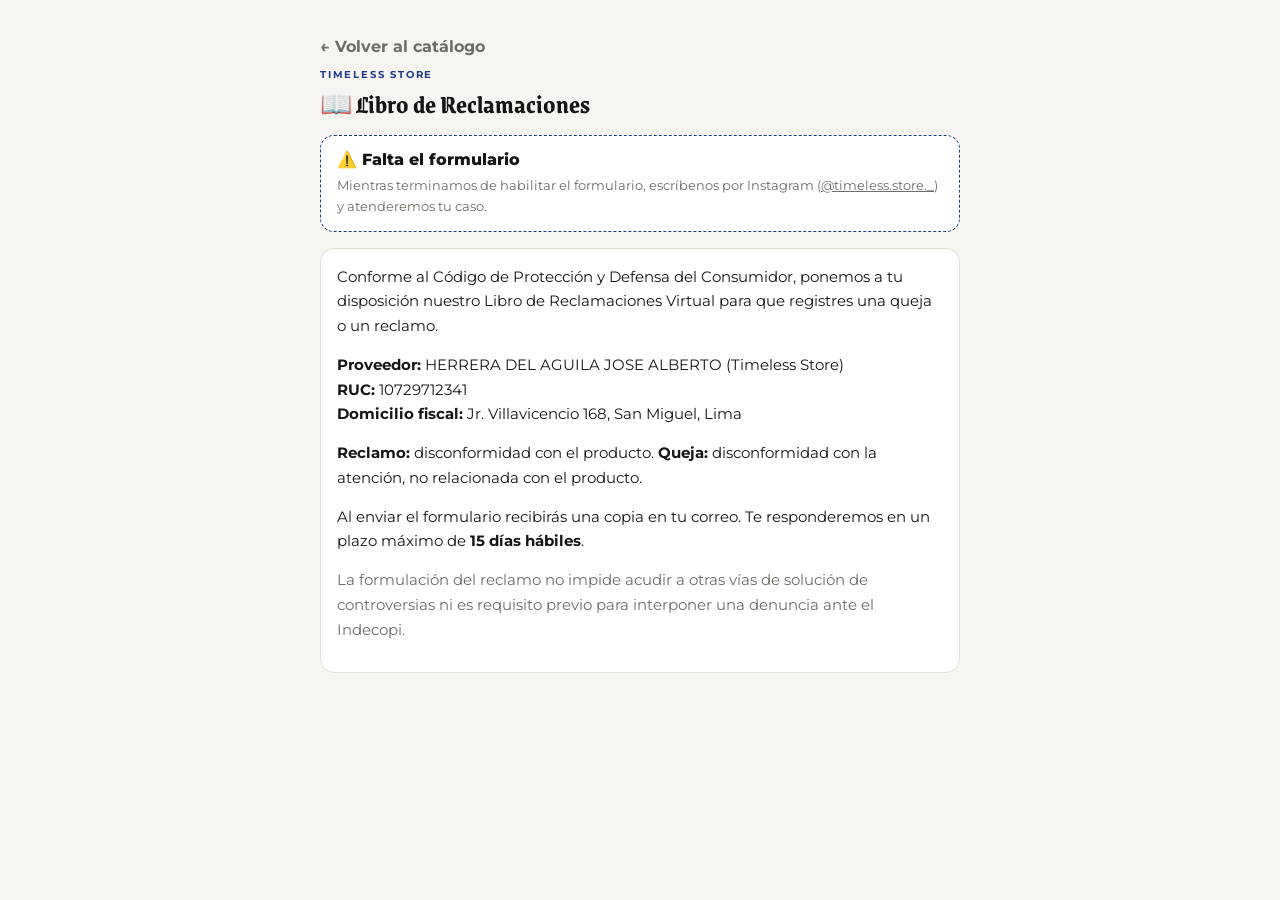
==== commit 5c036a42: "Combos sin selección inicial y fotos completas, Escríbenos con WhatsApp o Instagram, Clientes, azul " ====
--- a/reclamaciones.html
+++ b/reclamaciones.html
@@ -10,6 +10,11 @@
 <meta name="theme-color" content="#f7f5f1" media="(prefers-color-scheme: light)">
 <link rel="apple-touch-icon" href="apple-touch-icon.png">
 <link rel="icon" type="image/png" href="favicon.png">
+<!-- Tipografías: Grenze Gotisch para los títulos (gótica, combina con el logo) y
+     Montserrat para el texto (la misma del subtítulo del logo). -->
+<link rel="preconnect" href="https://fonts.googleapis.com">
+<link rel="preconnect" href="https://fonts.gstatic.com" crossorigin>
+<link rel="stylesheet" href="https://fonts.googleapis.com/css2?family=Grenze+Gotisch:wght@600;700&family=Montserrat:wght@400;500;600;700;800&display=swap">
 <link rel="stylesheet" href="style.css">
 </head>
 <body>
--- a/style.css
+++ b/style.css
@@ -1,12 +1,13 @@
-/* Paleta: negro de la marca con acento azul (pedido de Alberto, 18-oct-2026). */
+/* Paleta: negro de la marca con acento azul marino (pedido de Alberto, 18-oct-2026); --accent es para fondos y bordes, --accent-txt para letras (más claro en tema oscuro, para que se lea). */
 :root{
   --bg:#141414;
   --card:#1c1c1c;
   --line:#2c2c2c;
   --bone:#f2f0ea;
   --muted:#8a8680;
-  --accent:#3d7bff;
-  --accent-dim:#102552;
+  --accent:#1f3f99;
+  --accent-txt:#8fa9ff;
+  --accent-dim:#0c1838;
   --chip:#111111;
   --ok:#4ade80;
   --bad:#fb7185;
@@ -23,8 +24,9 @@
     --line:#e3e0d8;
     --bone:#181614;
     --muted:#6f6b65;
-    --accent:#1f5fe0;
-    --accent-dim:#dbe6ff;
+    --accent:#1e3a8a;
+    --accent-txt:#1e3a8a;
+    --accent-dim:#dbe3f7;
     --chip:#efece6;
     --ok:#15803d;
     --bad:#be123c;
@@ -46,7 +48,7 @@
   margin:0;
   background:var(--bg);
   color:var(--bone);
-  font-family:-apple-system,BlinkMacSystemFont,"Segoe UI",Roboto,sans-serif;
+  font-family:"Montserrat",-apple-system,BlinkMacSystemFont,"Segoe UI",Roboto,sans-serif;
   min-height:100vh;
 }
 /* Con una ficha o el carrito abiertos, el fondo no debe moverse al deslizar. */
@@ -83,7 +85,7 @@
   font-size:10px;
   letter-spacing:.18em;
   text-transform:uppercase;
-  color:var(--accent);
+  color:var(--accent-txt);
   font-weight:700;
   margin-bottom:3px;
 }
@@ -259,7 +261,7 @@
 .precios{display:flex;align-items:baseline;gap:8px;flex-wrap:wrap;}
 .precio{font-size:15px;font-weight:800;}
 .precio-antes{font-size:13px;color:var(--muted);text-decoration:line-through;}
-.precio-oferta{font-size:15px;font-weight:800;color:var(--accent);}
+.precio-oferta{font-size:15px;font-weight:800;color:var(--accent-txt);}
 .cuenta{font-size:11px;color:var(--muted);}
 .cuenta b{color:var(--bone);font-weight:700;}
 .agotado-txt{font-size:12px;color:var(--muted);font-weight:700;text-transform:uppercase;letter-spacing:.08em;}
@@ -290,7 +292,7 @@
   font-size:11px;
   letter-spacing:.18em;
   text-transform:uppercase;
-  color:var(--accent);
+  color:var(--accent-txt);
   font-weight:800;
 }
 .hero h1{
@@ -339,7 +341,7 @@
   font-size:12px;
   letter-spacing:.14em;
   text-transform:uppercase;
-  color:var(--accent);
+  color:var(--accent-txt);
   font-weight:800;
 }
 .sub-desc{margin:0 0 12px;font-size:13px;line-height:1.5;color:var(--muted);}
@@ -435,7 +437,7 @@
   font-weight:800;
   letter-spacing:.06em;
   text-transform:uppercase;
-  color:var(--accent);
+  color:var(--accent-txt);
 }
 .envio-card p{margin:8px 0 0;font-size:13px;line-height:1.55;color:var(--muted);}
 .aviso-titulo{margin:16px 0 -4px;font-size:14px;font-weight:700;text-align:center;}
@@ -458,7 +460,7 @@
   border-radius:6px;
   padding:2px 6px;
 }
-.etq-linea{color:var(--accent);border-color:var(--accent);}
+.etq-linea{color:var(--accent-txt);border-color:var(--accent);}
 .etq-col{color:var(--bone);}
 /* La descripción de la línea aparece al pasar el cursor (en PC). */
 .etq[data-tip]:hover::after{
@@ -480,7 +482,7 @@
   box-shadow:0 6px 20px var(--sombra);
 }
 .linea-desc{margin:0 0 4px;font-size:13px;line-height:1.5;color:var(--muted);}
-.linea-desc b{color:var(--accent);}
+.linea-desc b{color:var(--accent-txt);}
 
 /* ---------- Botón "?" con explicación ---------- */
 .info{position:relative;display:inline-block;vertical-align:middle;}
@@ -903,8 +905,10 @@
 }
 
 /* ---------- Promociones: combos que arma el cliente ---------- */
-.combos{display:grid;grid-template-columns:1fr;gap:14px;}
-@media (min-width:760px){ .combos{grid-template-columns:repeat(3, minmax(0, 1fr));} }
+/* En celular los combos se deslizan en fila; en PC van en columnas. */
+.combos{display:flex;gap:12px;overflow-x:auto;scroll-snap-type:x mandatory;padding-bottom:8px;}
+.combos .combo{flex:0 0 78%;max-width:340px;scroll-snap-align:start;}
+@media (min-width:760px){ .combos{display:grid;grid-template-columns:repeat(3, minmax(0, 1fr));overflow:visible;} .combos .combo{max-width:none;} }
 .combo{
   display:flex;
   flex-direction:column;
@@ -915,8 +919,6 @@
 }
 .combo-agotado{border-color:var(--line);}
 .combo-agotado .combo-foto img{opacity:.45;filter:grayscale(1);}
-.combo-foto{display:grid;grid-auto-flow:column;grid-auto-columns:1fr;gap:2px;aspect-ratio:2/1;background:var(--chip);overflow:hidden;}
-.combo-foto img{width:100%;height:100%;object-fit:cover;display:block;min-width:0;}
 .combo-cuerpo{padding:14px;display:flex;flex-direction:column;gap:6px;flex:1;}
 .combo-nombre{font-size:16px;font-weight:800;line-height:1.3;}
 .combo-precio{font-size:24px;}
@@ -972,7 +974,7 @@
   position:relative;
 }
 .faq summary::-webkit-details-marker{display:none;}
-.faq summary::after{content:"+";position:absolute;right:16px;top:50%;transform:translateY(-50%);font-size:20px;color:var(--accent);}
+.faq summary::after{content:"+";position:absolute;right:16px;top:50%;transform:translateY(-50%);font-size:20px;color:var(--accent-txt);}
 .faq details[open] summary::after{content:"–";}
 .faq-resp{padding:0 16px 14px;font-size:13.5px;line-height:1.6;color:var(--muted);}
 .faq-resp p{margin:0 0 8px;}
@@ -999,3 +1001,91 @@
 .carga.fuera{opacity:0;visibility:hidden;}
 @keyframes carga-aparece{from{opacity:0;transform:scale(.96);}to{opacity:1;transform:none;}}
 @media (prefers-reduced-motion: reduce){ .carga, .carga img{transition:none;animation:none;} }
+.combo{text-decoration:none;color:inherit;}
+.combo:hover{border-color:var(--bone);}
+.combo-foto{position:relative;aspect-ratio:1/1;background:var(--chip);overflow:hidden;}
+.combo-foto img{position:absolute;inset:0;width:100%;height:100%;object-fit:cover;display:block;}
+.combo-cuerpo .btn{margin-top:12px;pointer-events:none;}
+.combo-agotado .btn{background:var(--chip);border-color:var(--line);color:var(--muted);}
+
+/* Hoja "Arma tu combo" */
+.combo-portada{display:block;width:100%;aspect-ratio:1/1;object-fit:cover;}
+.combo-paso{margin-top:18px;padding-top:14px;border-top:1px dashed var(--line);}
+.combo-elegido{margin:10px 0 6px;font-size:14px;font-weight:700;}
+.combo-tira{
+  display:flex;
+  gap:8px;
+  overflow-x:auto;
+  scroll-snap-type:x mandatory;
+  padding-bottom:6px;
+  scrollbar-width:thin;
+}
+.combo-tira img,.combo-tira video{
+  flex:0 0 70%;
+  max-width:260px;
+  aspect-ratio:1/1;
+  object-fit:cover;
+  border-radius:12px;
+  background:#000;
+  scroll-snap-align:start;
+}
+.combo-tira video{object-fit:contain;}
+
+/* ---------- Títulos con letra gótica (combina con el logo) ---------- */
+.hero h1,.cat-titulo,.pagina h1{
+  font-family:"Grenze Gotisch","Montserrat",serif;
+  font-weight:700;
+  letter-spacing:0;
+}
+.hero h1{font-size:clamp(34px, 8vw, 54px);line-height:1.02;}
+.cat-titulo{font-size:28px;}
+.cat-cuenta{font-family:"Montserrat",sans-serif;}
+
+/* ---------- Escríbenos: WhatsApp o Instagram ---------- */
+.escribenos{position:relative;flex:1 1 150px;display:flex;}
+.escribenos > .btn{width:100%;margin-top:0;}
+@media (min-width:640px){ .escribenos{flex:0 0 auto;min-width:180px;} }
+.escribenos-menu{
+  position:absolute;
+  top:calc(100% + 6px);
+  left:0;
+  right:0;
+  z-index:6;
+  display:flex;
+  flex-direction:column;
+  gap:6px;
+  padding:8px;
+  border:1px solid var(--line);
+  border-radius:14px;
+  background:var(--card);
+  box-shadow:0 10px 30px var(--sombra);
+}
+.escribenos-menu .btn{margin-top:0;}
+.btn-ig{background:linear-gradient(45deg,#f58529,#dd2a7b 50%,#8134af);border-color:transparent;color:#fff;}
+
+/* Fotos completas en "Arma tu combo": sin recortar, para que el dije se vea entero */
+.combo-tira img,.combo-tira video{aspect-ratio:3/4;object-fit:contain;flex-basis:62%;max-width:240px;}
+
+/* Cuenta regresiva en rojo cuando quedan menos de 24 horas */
+.cuenta-urgente,.cuenta-urgente b{color:#ef4444 !important;}
+.ficha-cuenta.cuenta-urgente{border-color:#ef4444;background:rgba(239,68,68,.12);}
+
+/* ---------- Clientes: carrusel ---------- */
+.clientes-pista{
+  display:flex;
+  gap:10px;
+  overflow-x:auto;
+  scrollbar-width:none;
+  cursor:grab;
+}
+.clientes-pista::-webkit-scrollbar{display:none;}
+.clientes-pista img{
+  flex:0 0 auto;
+  height:280px;
+  width:auto;
+  max-width:70vw;
+  object-fit:cover;
+  border-radius:14px;
+  background:var(--chip);
+}
+@media (min-width:640px){ .clientes-pista img{height:340px;} }
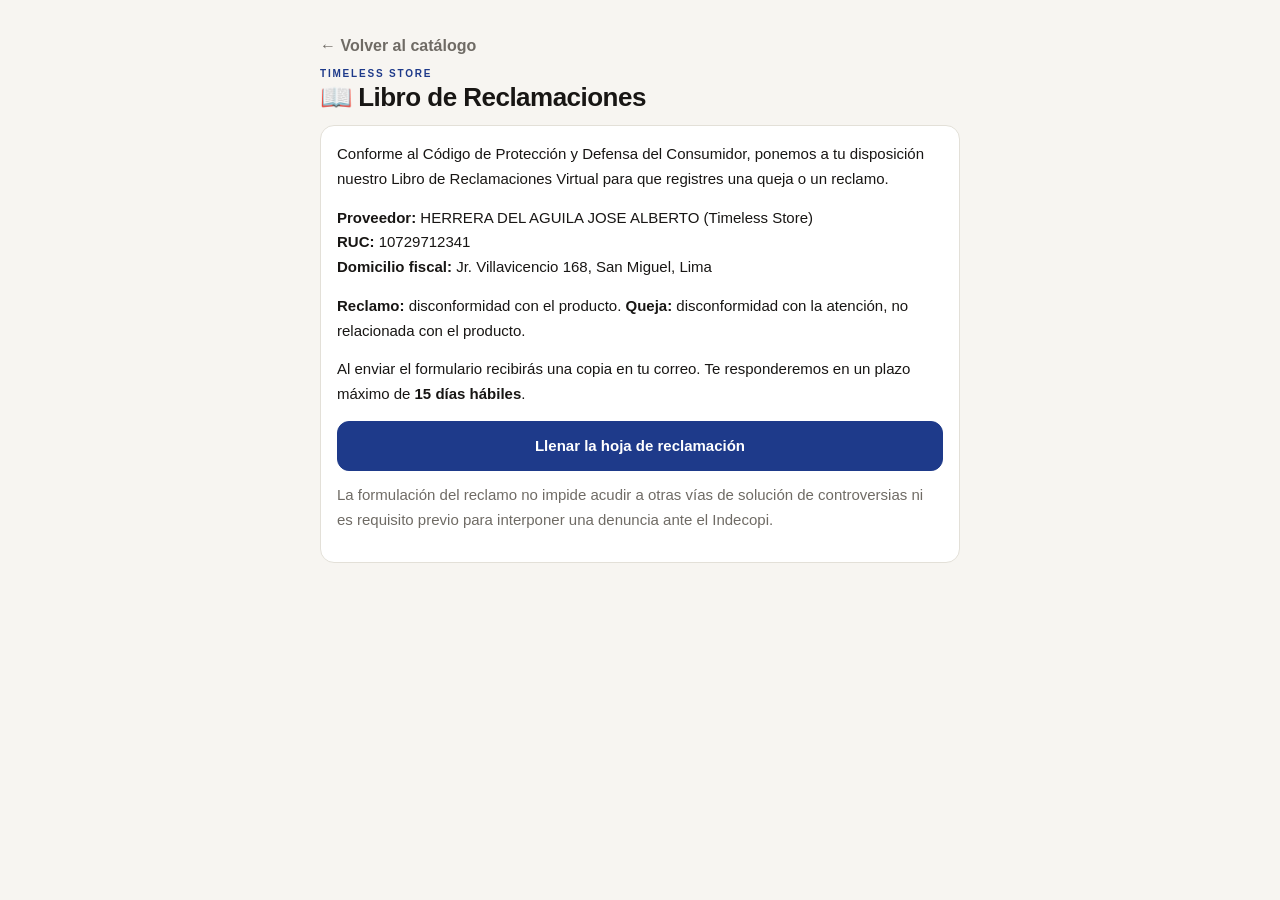
==== commit 20a42bac: "Correcciones desde celular: carrito más simple, envíos sin Olva, cantidad en la ficha, video en el i" ====
--- a/reclamaciones.html
+++ b/reclamaciones.html
@@ -10,11 +10,6 @@
 <meta name="theme-color" content="#f7f5f1" media="(prefers-color-scheme: light)">
 <link rel="apple-touch-icon" href="apple-touch-icon.png">
 <link rel="icon" type="image/png" href="favicon.png">
-<!-- Tipografías: Grenze Gotisch para los títulos (gótica, combina con el logo) y
-     Montserrat para el texto (la misma del subtítulo del logo). -->
-<link rel="preconnect" href="https://fonts.googleapis.com">
-<link rel="preconnect" href="https://fonts.gstatic.com" crossorigin>
-<link rel="stylesheet" href="https://fonts.googleapis.com/css2?family=Grenze+Gotisch:wght@600;700&family=Montserrat:wght@400;500;600;700;800&display=swap">
 <link rel="stylesheet" href="style.css">
 </head>
 <body>
--- a/style.css
+++ b/style.css
@@ -48,7 +48,7 @@
   margin:0;
   background:var(--bg);
   color:var(--bone);
-  font-family:"Montserrat",-apple-system,BlinkMacSystemFont,"Segoe UI",Roboto,sans-serif;
+  font-family:-apple-system,BlinkMacSystemFont,"Segoe UI",Roboto,sans-serif;
   min-height:100vh;
 }
 /* Con una ficha o el carrito abiertos, el fondo no debe moverse al deslizar. */
@@ -520,7 +520,9 @@
 }
 .info-pop p{margin:6px 0 0;}
 .info-pop img{display:block;width:100%;border-radius:8px;margin:8px 0;}
-.info:hover .info-pop,.info.abierto .info-pop{display:block;}
+/* En PC se abre al pasar el cursor; en celular solo al tocar (y se cierra al tocar de nuevo). */
+@media (hover:hover) and (pointer:fine){ .info:hover .info-pop{display:block;} }
+.info.abierto .info-pop{display:block;}
 .guia-talla{
   margin-top:14px;
   padding:12px 14px;
@@ -1031,15 +1033,6 @@
 }
 .combo-tira video{object-fit:contain;}
 
-/* ---------- Títulos con letra gótica (combina con el logo) ---------- */
-.hero h1,.cat-titulo,.pagina h1{
-  font-family:"Grenze Gotisch","Montserrat",serif;
-  font-weight:700;
-  letter-spacing:0;
-}
-.hero h1{font-size:clamp(34px, 8vw, 54px);line-height:1.02;}
-.cat-titulo{font-size:28px;}
-.cat-cuenta{font-family:"Montserrat",sans-serif;}
 
 /* ---------- Escríbenos: WhatsApp o Instagram ---------- */
 .escribenos{position:relative;flex:1 1 150px;display:flex;}
@@ -1089,3 +1082,93 @@
   background:var(--chip);
 }
 @media (min-width:640px){ .clientes-pista img{height:340px;} }
+
+/* "?" en celular: el globo va centrado en la pantalla (antes se cortaba a la mitad) */
+@media (max-width:640px){
+  .info-pop{
+    position:fixed;
+    left:16px;
+    right:16px;
+    top:50%;
+    transform:translateY(-50%);
+    width:auto;
+    max-height:70vh;
+    overflow:auto;
+    z-index:60;
+    font-size:14px;
+  }
+}
+
+/* Escríbenos: botones chicos y rectangulares */
+.escribenos-menu{flex-direction:row;gap:6px;padding:6px;}
+.escribenos-menu .btn{min-height:38px;padding:0 12px;font-size:13px;border-radius:10px;flex:1;}
+
+/* Campos del carrito: que nada se salga del recuadro en celular */
+.campo input,.campo select{min-width:0;max-width:100%;box-sizing:border-box;}
+.campo input[type=date]{-webkit-appearance:none;appearance:none;display:block;width:100%;}
+.campo select{
+  min-height:44px;
+  padding:0 12px;
+  border-radius:10px;
+  border:1px solid var(--line);
+  background:var(--card);
+  color:var(--bone);
+  font-size:16px;
+  font-family:inherit;
+  width:100%;
+}
+.tachado{color:var(--muted);font-weight:600;margin-right:4px;}
+.envio-extra{margin:8px 0 0;font-size:12px;color:var(--muted);}
+
+/* Datos del envío plegados (se abren con la flechita) */
+details.datos-form{margin-top:14px;border:1px solid var(--line);border-radius:12px;padding:0 12px;background:var(--card);}
+details.datos-form > summary{
+  cursor:pointer;
+  list-style:none;
+  padding:12px 24px 12px 0;
+  position:relative;
+  font-size:13px;
+  font-weight:800;
+}
+details.datos-form > summary::-webkit-details-marker{display:none;}
+details.datos-form > summary::after{content:"▾";position:absolute;right:0;top:50%;transform:translateY(-50%);color:var(--accent-txt);}
+details.datos-form[open] > summary::after{content:"▴";}
+details.datos-form[open]{padding-bottom:12px;}
+details.datos-form .opc{font-weight:500;color:var(--muted);}
+
+/* ---------- Video de fondo en el inicio ---------- */
+.hero{position:relative;overflow:hidden;isolation:isolate;background:#000;}
+.hero-bg{position:absolute;inset:0;width:100%;height:100%;object-fit:cover;z-index:-2;}
+/* Velo oscuro para que el texto se lea encima del video */
+.hero-velo{
+  position:absolute;inset:0;z-index:-1;
+  background:linear-gradient(180deg, rgba(0,0,0,.55) 0%, rgba(0,0,0,.72) 55%, rgba(0,0,0,.88) 100%);
+}
+.hero h1,.hero-eyebrow{color:#fff;}
+.hero p{color:rgba(255,255,255,.78);}
+.hero-chips li{background:rgba(0,0,0,.45);}
+
+/* ---------- Ficha: cantidad, restock, 316L, "Escríbenos por DM" ---------- */
+.cant-ficha{
+  display:flex;align-items:center;justify-content:space-between;gap:10px;
+  margin-top:18px;padding:6px;border:1px solid var(--accent);border-radius:14px;
+}
+.cant-ficha button{
+  width:48px;height:44px;border-radius:10px;border:0;
+  background:var(--accent);color:#fff;font-size:22px;font-weight:800;cursor:pointer;
+}
+.cant-ficha button[disabled]{background:var(--chip);color:var(--muted);cursor:not-allowed;}
+.cant-ficha span{font-size:14px;}
+.btn-restock{background:var(--warn);border-color:var(--warn);color:#111;margin-top:10px;}
+.nota-316{display:block;margin-top:4px;font-size:12px;color:var(--muted);}
+.frase-talla .dm-link{
+  background:none;border:0;padding:0;cursor:pointer;font:inherit;
+  color:var(--accent-txt);font-weight:800;text-decoration:underline;text-underline-offset:3px;
+}
+.dm-menu{display:flex;gap:8px;justify-content:center;margin-top:10px;}
+.dm-menu .btn{width:auto;min-height:38px;margin:0;padding:0 16px;font-size:13px;border-radius:10px;}
+
+/* Fotos que todavía cargan: se ve "Cargando…" en vez de un cuadro negro */
+.galeria-pista img,.prod-foto img,.combo-tira img{
+  background:var(--chip) url("data:image/svg+xml,%3Csvg xmlns='http://www.w3.org/2000/svg' width='220' height='40'%3E%3Ctext x='110' y='25' text-anchor='middle' font-family='sans-serif' font-size='14' fill='%238a8680'%3ECargando foto…%3C/text%3E%3C/svg%3E") center no-repeat;
+}
